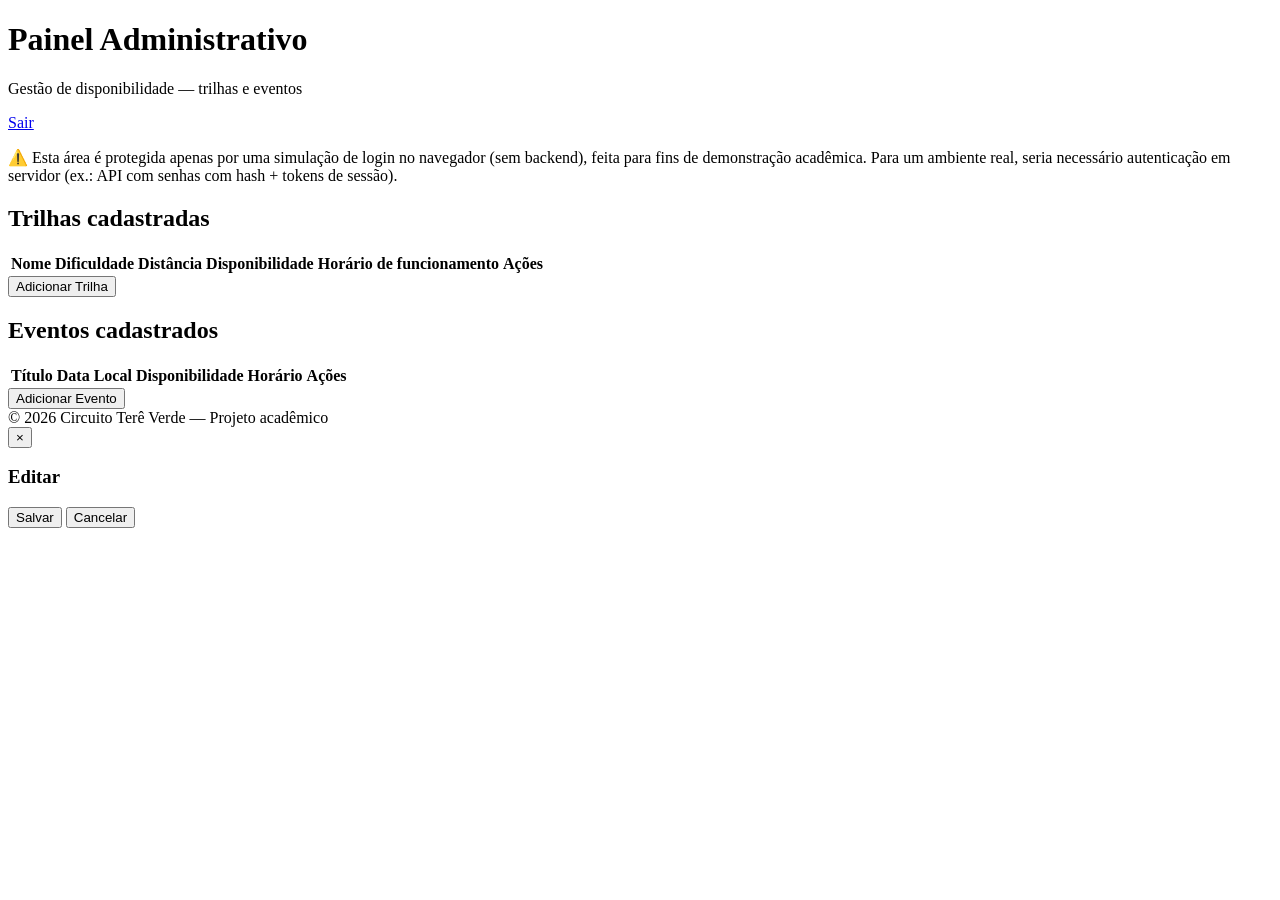
==== admin.html @ 179696dc "Update admin.html" ====
<!doctype html>
<html lang="pt-BR">
<head>
<meta charset="utf-8" />
<meta name="viewport" content="width=device-width, initial-scale=1" />
<title>Painel Admin - Circuito Terê Verde</title>
<link rel="stylesheet" href="css/style.css" />
<script defer src="js/main.js"></script>
</head>
<body class="admin-page">
<header class="site-header">
  <div class="container header-inner">
    <div class="brand">
      <h1>Painel Administrativo</h1>
      <p class="subtitle">Gestão de disponibilidade — trilhas e eventos</p>
    </div>
    <nav class="nav">
      <a href="index.html" class="nav-link" data-acao="sair">Sair</a>
    </nav>
  </div>
</header>

<main class="container">
  <p class="aviso-seguranca">
    ⚠️ Esta área é protegida apenas por uma simulação de login no navegador (sem backend), feita para fins de demonstração
    acadêmica. Para um ambiente real, seria necessário autenticação em servidor (ex.: API com senhas com hash + tokens de sessão).
  </p>

  <h2>Trilhas cadastradas</h2>
  <table id="trilhasTable" class="admin-table">
    <thead>
      <tr><th>Nome</th><th>Dificuldade</th><th>Distância</th><th>Disponibilidade</th><th>Horário de funcionamento</th><th>Ações</th></tr>
    </thead>
    <tbody></tbody>
  </table>
  <div class="admin-actions">
    <button id="addTrailBtn" class="btn primary">Adicionar Trilha</button>
  </div>

  <h2>Eventos cadastrados</h2>
  <table id="eventsTable" class="admin-table">
    <thead>
      <tr><th>Título</th><th>Data</th><th>Local</th><th>Disponibilidade</th><th>Horário</th><th>Ações</th></tr>
    </thead>
    <tbody></tbody>
  </table>
  <div class="admin-actions">
    <button id="addEventBtn" class="btn primary">Adicionar Evento</button>
  </div>
</main>

<footer class="site-footer">
  <div class="container">© 2026 Circuito Terê Verde — Projeto acadêmico</div>
</footer>

<div id="editorModal" class="modal" aria-hidden="true">
  <div class="modal-panel">
    <button id="closeEditor" class="modal-close">&times;</button>
    <h3 id="editorTitle">Editar</h3>
    <div id="editorBody"></div>
    <div class="modal-actions">
      <button id="saveEditor" class="btn primary">Salvar</button>
      <button id="cancelEditor" class="btn ghost">Cancelar</button>
    </div>
  </div>
</div>
</body>
</html>
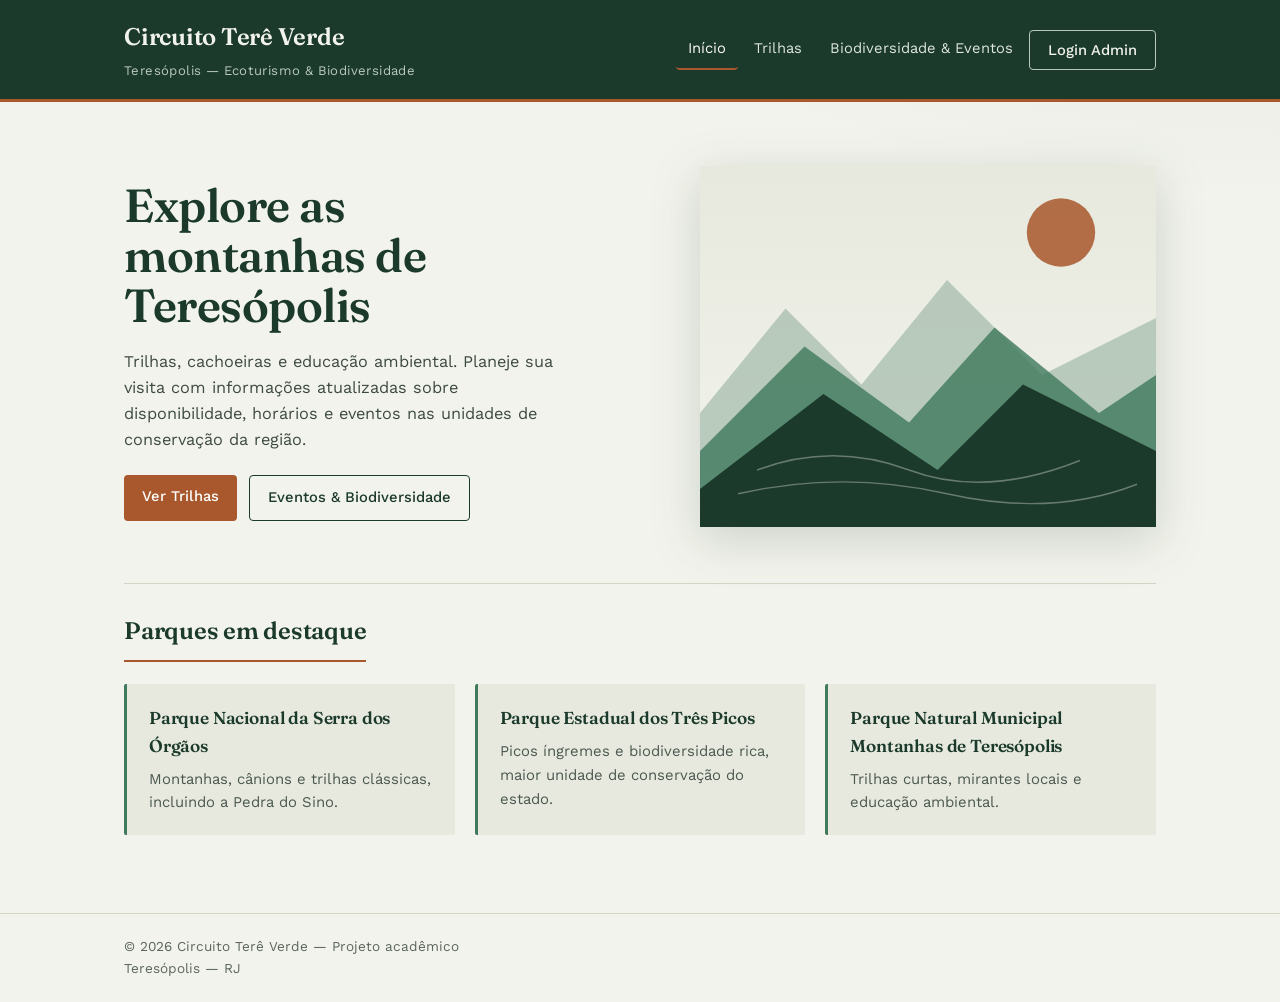
==== commit e2a59de5: "Change 'Distância' to 'Duração' in table header" ====
--- a/admin.html
+++ b/admin.html
@@ -29,7 +29,7 @@
   <h2>Trilhas cadastradas</h2>
   <table id="trilhasTable" class="admin-table">
     <thead>
-      <tr><th>Nome</th><th>Dificuldade</th><th>Distância</th><th>Disponibilidade</th><th>Horário de funcionamento</th><th>Ações</th></tr>
+      <tr><th>Nome</th><th>Dificuldade</th><th>Duração</th><th>Disponibilidade</th><th>Horário de funcionamento</th><th>Ações</th></tr>
     </thead>
     <tbody></tbody>
   </table>
--- a/css/style.css
+++ b/css/style.css
@@ -0,0 +1,272 @@
+@import url('https://fonts.googleapis.com/css2?family=Fraunces:ital,opsz,wght@0,9..144,400;0,9..144,600;0,9..144,700;1,9..144,500&family=Work+Sans:wght@400;500;600&display=swap');
+
+:root {
+  --pinheiro: #1b3a2b;
+  --trilha: #3f7a5d;
+  --terracota: #a8582c;
+  --neblina: #5c7a8a;
+  --papel: #f2f3ec;
+  --papel-alt: #e7e9de;
+  --tinta: #17231c;
+  --linha: #d3d6c7;
+  --ok: #3f7a5d;
+  --atencao: #a8582c;
+  --alerta: #a13b2b;
+}
+
+* { box-sizing: border-box; }
+
+body {
+  margin: 0;
+  font-family: "Work Sans", system-ui, sans-serif;
+  color: var(--tinta);
+  background:
+    radial-gradient(1200px 500px at 100% -10%, rgba(63,122,93,0.08), transparent 60%),
+    var(--papel);
+  line-height: 1.6;
+}
+
+h1, h2, h3, h4 {
+  font-family: "Fraunces", Georgia, serif;
+  font-weight: 600;
+  margin: 0;
+  color: var(--pinheiro);
+  letter-spacing: -0.01em;
+}
+
+.container {
+  max-width: 1080px;
+  margin: 0 auto;
+  padding: 0 24px;
+}
+
+/* Header */
+.site-header {
+  background: var(--pinheiro);
+  border-bottom: 3px solid var(--terracota);
+}
+
+.header-inner {
+  display: flex;
+  align-items: center;
+  justify-content: space-between;
+  flex-wrap: wrap;
+  padding: 18px 24px;
+  gap: 14px;
+}
+
+.brand h1 { font-size: 1.5rem; color: #f2f3ec; }
+.subtitle {
+  margin: 4px 0 0;
+  font-size: 0.82rem;
+  color: #b9c9bd;
+  font-family: "Work Sans", sans-serif;
+  letter-spacing: 0.03em;
+}
+
+.nav { display: flex; align-items: center; gap: 4px; flex-wrap: wrap; }
+
+.nav-link {
+  color: #dfe6df;
+  text-decoration: none;
+  padding: 8px 12px;
+  border-radius: 4px;
+  font-size: 0.92rem;
+  border-bottom: 2px solid transparent;
+  transition: border-color 0.15s ease, color 0.15s ease;
+}
+.nav-link:hover { color: #fff; }
+.nav-link.ativo { color: #fff; border-bottom-color: var(--terracota); }
+
+.btn {
+  border: none;
+  border-radius: 4px;
+  padding: 10px 18px;
+  font-size: 0.92rem;
+  font-family: "Work Sans", sans-serif;
+  font-weight: 500;
+  cursor: pointer;
+  text-decoration: none;
+  display: inline-block;
+  transition: transform 0.12s ease, box-shadow 0.12s ease;
+}
+.btn.primary { background: var(--terracota); color: #fff; }
+.btn.primary:hover { background: #8f4a24; }
+.btn.ghost { background: transparent; border: 1.5px solid var(--pinheiro); color: var(--pinheiro); }
+.btn.ghost:hover { background: rgba(27,58,43,0.06); }
+.btn.login-btn { background: transparent; border: 1.5px solid #b9c9bd; color: #f2f3ec; }
+.btn.login-btn:hover { border-color: var(--terracota); color: #fff; }
+.btn.danger { background: #fff; color: var(--alerta); border: 1px solid var(--alerta); }
+.btn.small { padding: 5px 10px; font-size: 0.8rem; }
+
+/* Hero */
+.hero {
+  display: flex;
+  gap: 40px;
+  align-items: center;
+  padding: 64px 0 48px;
+  flex-wrap: wrap;
+  position: relative;
+}
+.hero-left { flex: 1 1 380px; }
+.hero-left h2 {
+  font-size: clamp(2.1rem, 4vw, 2.9rem);
+  line-height: 1.08;
+  margin-bottom: 18px;
+  max-width: 11ch;
+}
+.hero-left p {
+  max-width: 46ch;
+  color: #3d4a41;
+  font-size: 1.02rem;
+}
+.hero-image { flex: 1 1 300px; text-align: center; }
+.hero-image img { max-width: 100%; filter: drop-shadow(0 12px 24px rgba(27,58,43,0.18)); }
+.actions { display: flex; gap: 12px; margin-top: 22px; flex-wrap: wrap; }
+
+.section { padding: 28px 0 48px; border-top: 1px solid var(--linha); }
+.section h3 {
+  font-size: 1.5rem;
+  margin-bottom: 22px;
+  padding-bottom: 10px;
+  border-bottom: 2px solid var(--terracota);
+  display: inline-block;
+}
+
+.cards {
+  display: grid;
+  grid-template-columns: repeat(auto-fit, minmax(240px, 1fr));
+  gap: 20px;
+}
+.card {
+  background: var(--papel-alt);
+  border-left: 3px solid var(--trilha);
+  border-radius: 2px;
+  padding: 20px 22px;
+}
+.card h4 { font-size: 1.08rem; margin: 0 0 8px; }
+.card p { margin: 0; color: #4b5850; font-size: 0.93rem; }
+
+/* Badge de disponibilidade */
+.badge {
+  display: inline-block;
+  padding: 4px 12px;
+  border-radius: 3px;
+  font-size: 0.76rem;
+  font-weight: 600;
+  font-family: "Work Sans", sans-serif;
+  letter-spacing: 0.02em;
+}
+.badge.disponivel { background: #dfeee4; color: #235c3f; }
+.badge.manutencao, .badge.lotado { background: #f3e3d3; color: #7a4620; }
+.badge.fechado, .badge.cancelado { background: #f2dcd8; color: #8a2f20; }
+
+/* Listas de trilhas/eventos (páginas públicas) */
+.list-item {
+  background: #fff;
+  border: 1px solid var(--linha);
+  border-left: 3px solid var(--neblina);
+  border-radius: 2px;
+  padding: 18px 20px;
+  margin-bottom: 14px;
+  display: flex;
+  justify-content: space-between;
+  gap: 14px;
+  flex-wrap: wrap;
+}
+.list-item .info h4 { margin: 0 0 4px; font-size: 1.05rem; }
+.list-item .info p { margin: 2px 0; color: #5a655d; font-size: 0.9rem; }
+.list-item .status { text-align: right; }
+.list-item .status .horario { display: block; font-size: 0.82rem; color: #5a655d; margin-top: 8px; }
+
+.empty-msg { color: #5a655d; font-style: italic; }
+
+/* Admin */
+.admin-table {
+  width: 100%;
+  border-collapse: collapse;
+  background: #fff;
+  border: 1px solid var(--linha);
+  border-radius: 2px;
+  overflow: hidden;
+  margin-bottom: 30px;
+}
+.admin-table th, .admin-table td {
+  text-align: left;
+  padding: 11px 14px;
+  border-bottom: 1px solid var(--linha);
+  font-size: 0.9rem;
+}
+.admin-table th {
+  background: var(--pinheiro);
+  color: #e7e9de;
+  font-family: "Work Sans", sans-serif;
+  font-weight: 500;
+  font-size: 0.82rem;
+  letter-spacing: 0.03em;
+}
+.admin-actions { display: flex; gap: 10px; margin: 12px 0 34px; }
+
+.aviso-seguranca {
+  background: #f3e3d3;
+  border-left: 3px solid var(--terracota);
+  color: #6b4020;
+  padding: 14px 18px;
+  border-radius: 2px;
+  font-size: 0.85rem;
+  margin-bottom: 24px;
+}
+
+/* Modal */
+.modal {
+  position: fixed;
+  inset: 0;
+  background: rgba(23,35,28,0.55);
+  display: none;
+  align-items: center;
+  justify-content: center;
+  padding: 16px;
+  z-index: 50;
+}
+.modal[aria-hidden="false"] { display: flex; }
+.modal-panel {
+  background: var(--papel);
+  border-top: 3px solid var(--terracota);
+  border-radius: 2px;
+  padding: 26px;
+  width: 100%;
+  max-width: 380px;
+  position: relative;
+}
+.modal-close {
+  position: absolute;
+  top: 12px;
+  right: 14px;
+  background: none;
+  border: none;
+  font-size: 1.3rem;
+  cursor: pointer;
+  color: var(--pinheiro);
+}
+.modal input, .modal select {
+  width: 100%;
+  padding: 10px 12px;
+  margin: 8px 0;
+  border: 1px solid var(--linha);
+  border-radius: 3px;
+  font-size: 0.9rem;
+  font-family: "Work Sans", sans-serif;
+  background: #fff;
+}
+.modal label { font-size: 0.83rem; color: #5a655d; display: block; margin-top: 10px; }
+.modal-actions { display: flex; gap: 10px; margin-top: 14px; }
+.muted { color: #5a655d; font-size: 0.85rem; }
+.erro { color: var(--alerta); font-size: 0.85rem; min-height: 18px; }
+
+.site-footer {
+  border-top: 1px solid var(--linha);
+  padding: 22px 0;
+  color: #5a655d;
+  font-size: 0.85rem;
+  margin-top: 30px;
+}
